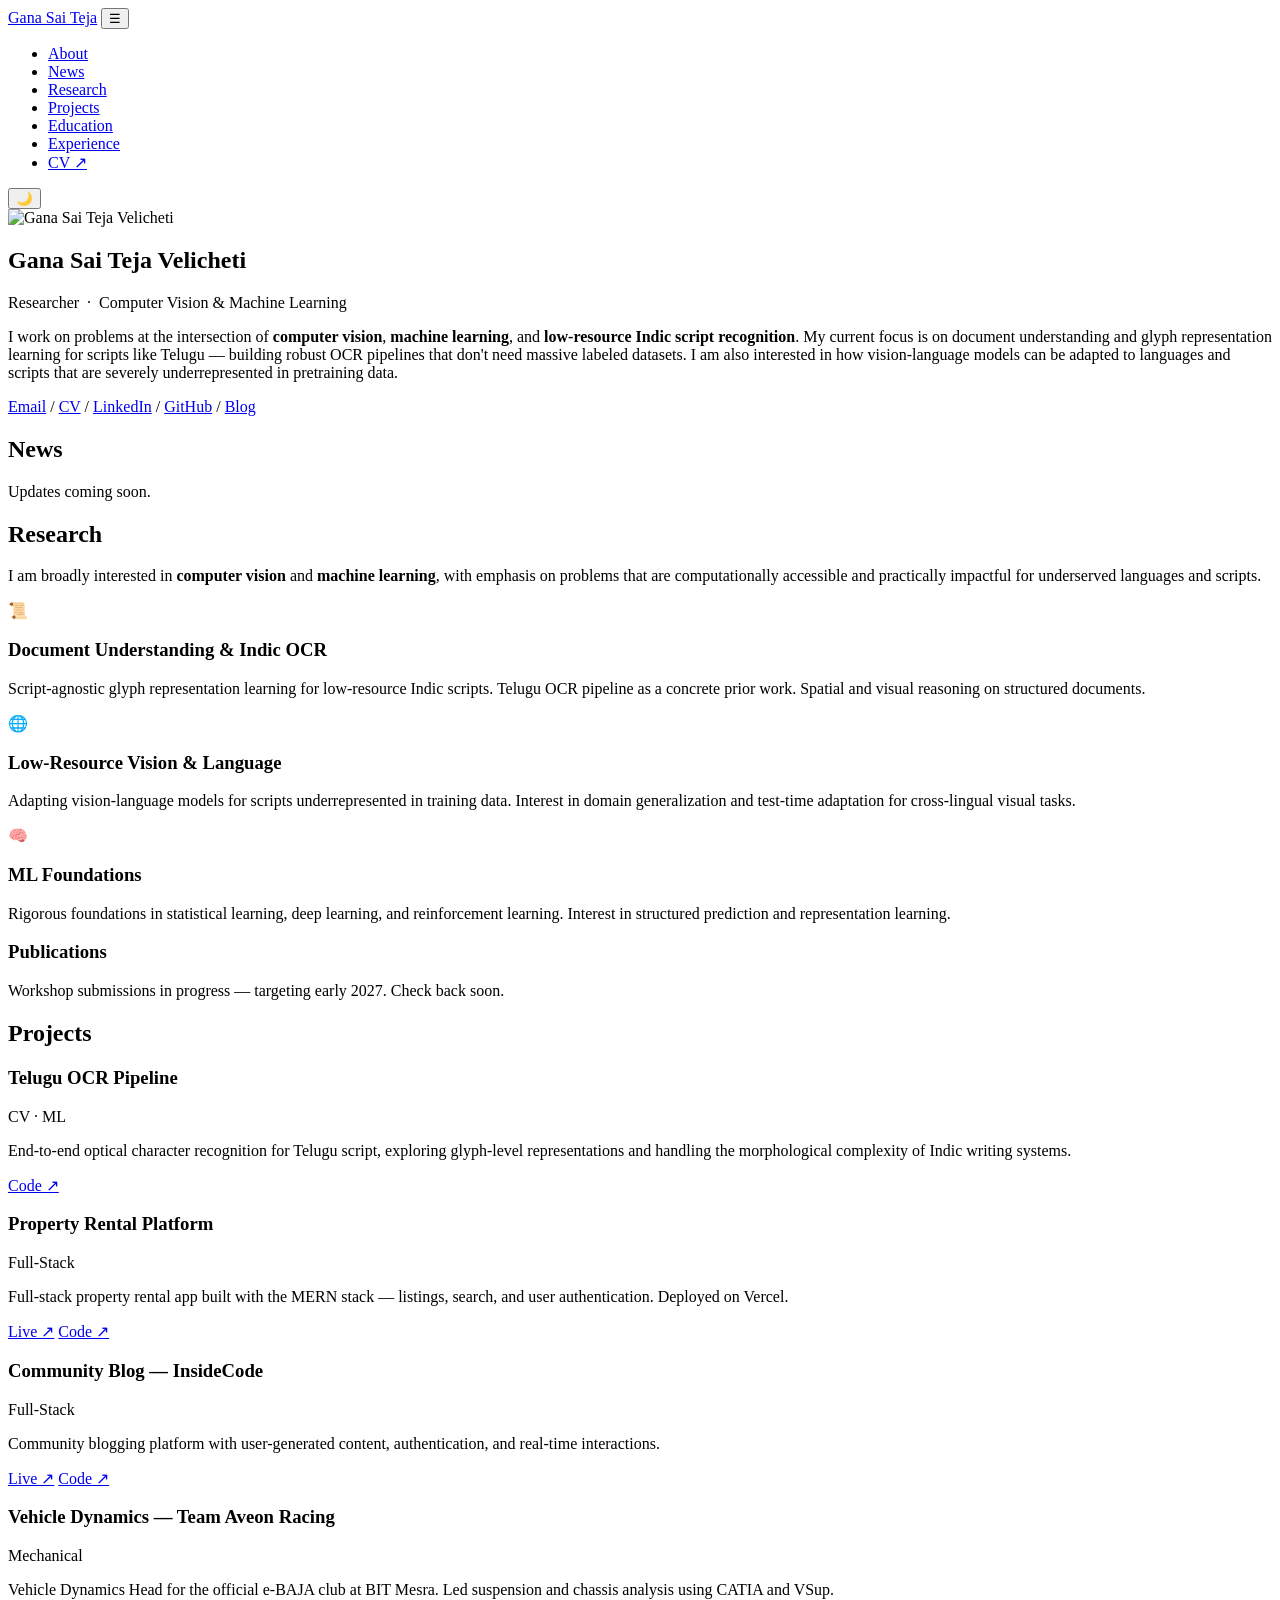
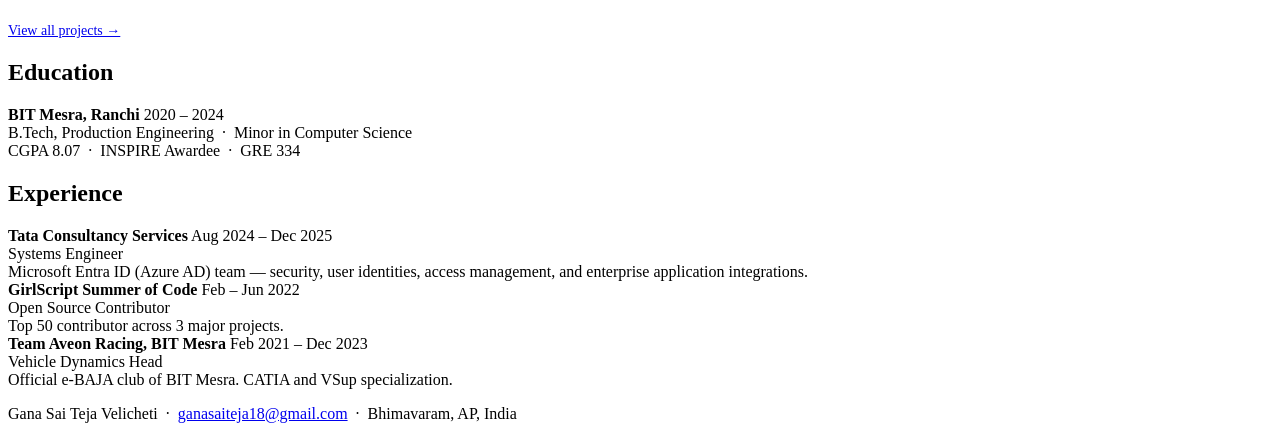
==== index.html @ 100b7c2b "redesign: academic homepage" ====
<!DOCTYPE html>
<html lang="en" data-theme="light">
<head>
  <meta charset="UTF-8">
  <meta name="viewport" content="width=device-width, initial-scale=1.0">
  <meta name="description" content="Gana Sai Teja Velicheti — Researcher in Computer Vision & Machine Learning">
  <meta name="keywords" content="Gana Sai Teja Velicheti, Computer Vision, Machine Learning, Telugu OCR, Indic Script, Research">
  <meta name="author" content="Gana Sai Teja Velicheti">
  <meta name="google-site-verification" content="0h6zbkQC3z0GcHByuV2ESdHVk1vH9aNQn-4Of0wBqTY" />
  <link rel="icon" href="./images/icons8-gadgets-32.png">
  <link rel="preconnect" href="https://fonts.googleapis.com">
  <link rel="preconnect" href="https://fonts.gstatic.com" crossorigin>
  <link href="https://fonts.googleapis.com/css2?family=Inter:wght@300;400;500;600;700&display=swap" rel="stylesheet">
  <script async src="https://www.googletagmanager.com/gtag/js?id=G-106BYCD4HN"></script>
  <script>
    window.dataLayer = window.dataLayer || [];
    function gtag() { dataLayer.push(arguments); }
    gtag('js', new Date());
    gtag('config', 'G-106BYCD4HN');
  </script>
  <link rel="stylesheet" href="styles/academic.css">
  <title>Gana Sai Teja Velicheti</title>
</head>
<body>

  <nav id="navbar">
    <div class="nav-inner">
      <a href="#" class="nav-brand">Gana Sai Teja</a>
      <button class="nav-toggle" onclick="document.getElementById('navLinks').classList.toggle('open')" aria-label="Menu">&#9776;</button>
      <ul class="nav-links" id="navLinks">
        <li><a href="#about">About</a></li>
        <li><a href="#news">News</a></li>
        <li><a href="#research">Research</a></li>
        <li><a href="#projects">Projects</a></li>
        <li><a href="#education">Education</a></li>
        <li><a href="#experience">Experience</a></li>
        <li><a href="https://drive.google.com/file/d/1bsDCIo_e-tgRVwhk1Ahb2YjOj5zMXr1u/view?usp=sharing" target="_blank" class="nav-cv">CV ↗</a></li>
      </ul>
      <button class="theme-toggle" id="themeToggle" aria-label="Toggle dark mode" onclick="toggleTheme()">🌙</button>
    </div>
  </nav>

  <main>

    <!-- ABOUT -->
    <section id="about">
      <div class="about-grid">
        <div class="about-photo">
          <img src="./images/18d7229e-7e0b-4bb1-9522-a5b075d8738c.jfif" alt="Gana Sai Teja Velicheti" />
        </div>
        <div class="about-body">
          <h1>Gana Sai Teja Velicheti</h1>
          <p class="tagline">Researcher &nbsp;·&nbsp; Computer Vision &amp; Machine Learning</p>

          <p>
            I work on problems at the intersection of <strong>computer vision</strong>, <strong>machine learning</strong>, and <strong>low-resource Indic script recognition</strong>. My current focus is on document understanding and glyph representation learning for scripts like Telugu — building robust OCR pipelines that don't need massive labeled datasets. I am also interested in how vision-language models can be adapted to languages and scripts that are severely underrepresented in pretraining data.
          </p>
          <p class="placeholder-note">
            <!-- Achievements paragraph — to be filled -->
          </p>

          <div class="contact-bar">
            <a href="mailto:ganasaiteja18@gmail.com">Email</a>
            <span class="sep">/</span>
            <a href="https://drive.google.com/file/d/1bsDCIo_e-tgRVwhk1Ahb2YjOj5zMXr1u/view?usp=sharing" target="_blank">CV</a>
            <span class="sep">/</span>
            <a href="https://www.linkedin.com/in/gana-sai-teja-velicheti/" target="_blank">LinkedIn</a>
            <span class="sep">/</span>
            <a href="https://github.com/gana-18" target="_blank">GitHub</a>
            <span class="sep">/</span>
            <a href="https://coderscastle.hashnode.dev/" target="_blank">Blog</a>
          </div>
        </div>
      </div>
    </section>

    <!-- NEWS -->
    <section id="news">
      <h2 class="sec-title">News</h2>
      <p class="empty-note">Updates coming soon.</p>
    </section>

    <!-- RESEARCH -->
    <section id="research">
      <h2 class="sec-title">Research</h2>
      <p class="sec-intro">
        I am broadly interested in <strong>computer vision</strong> and <strong>machine learning</strong>, with emphasis on problems that are computationally accessible and practically impactful for underserved languages and scripts.
      </p>

      <div class="research-grid">
        <div class="r-card">
          <div class="r-icon">📜</div>
          <h3>Document Understanding &amp; Indic OCR</h3>
          <p>Script-agnostic glyph representation learning for low-resource Indic scripts. Telugu OCR pipeline as a concrete prior work. Spatial and visual reasoning on structured documents.</p>
        </div>
        <div class="r-card">
          <div class="r-icon">🌐</div>
          <h3>Low-Resource Vision &amp; Language</h3>
          <p>Adapting vision-language models for scripts underrepresented in training data. Interest in domain generalization and test-time adaptation for cross-lingual visual tasks.</p>
        </div>
        <div class="r-card">
          <div class="r-icon">🧠</div>
          <h3>ML Foundations</h3>
          <p>Rigorous foundations in statistical learning, deep learning, and reinforcement learning. Interest in structured prediction and representation learning.</p>
        </div>
      </div>

      <h3 class="sub-title">Publications</h3>
      <p class="empty-note">Workshop submissions in progress — targeting early 2027. Check back soon.</p>
    </section>

    <!-- PROJECTS -->
    <section id="projects">
      <h2 class="sec-title">Projects</h2>
      <div class="proj-list">

        <div class="proj-item">
          <div class="proj-header">
            <h3>Telugu OCR Pipeline</h3>
            <span class="proj-tag">CV · ML</span>
          </div>
          <p>End-to-end optical character recognition for Telugu script, exploring glyph-level representations and handling the morphological complexity of Indic writing systems.</p>
          <div class="proj-links">
            <a href="https://github.com/gana-18" target="_blank">Code ↗</a>
          </div>
        </div>

        <div class="proj-item">
          <div class="proj-header">
            <h3>Property Rental Platform</h3>
            <span class="proj-tag">Full-Stack</span>
          </div>
          <p>Full-stack property rental app built with the MERN stack — listings, search, and user authentication. Deployed on Vercel.</p>
          <div class="proj-links">
            <a href="https://property-rental-kohl.vercel.app/" target="_blank">Live ↗</a>
            <a href="https://github.com/gana-18/property-rental" target="_blank">Code ↗</a>
          </div>
        </div>

        <div class="proj-item">
          <div class="proj-header">
            <h3>Community Blog — InsideCode</h3>
            <span class="proj-tag">Full-Stack</span>
          </div>
          <p>Community blogging platform with user-generated content, authentication, and real-time interactions.</p>
          <div class="proj-links">
            <a href="https://community-blogging.onrender.com/" target="_blank">Live ↗</a>
            <a href="https://github.com/gana-18/community-blogging" target="_blank">Code ↗</a>
          </div>
        </div>

        <div class="proj-item">
          <div class="proj-header">
            <h3>Vehicle Dynamics — Team Aveon Racing</h3>
            <span class="proj-tag">Mechanical</span>
          </div>
          <p>Vehicle Dynamics Head for the official e-BAJA club at BIT Mesra. Led suspension and chassis analysis using CATIA and VSup.</p>
        </div>

      </div>
      <p style="margin-top:24px;font-size:0.875rem;"><a href="projects.html">View all projects →</a></p>
    </section>

    <!-- EDUCATION -->
    <section id="education">
      <h2 class="sec-title">Education</h2>
      <div class="cv-item">
        <div class="cv-left">
          <strong>BIT Mesra, Ranchi</strong>
          <span class="cv-sub">2020 – 2024</span>
        </div>
        <div class="cv-right">
          B.Tech, Production Engineering &nbsp;·&nbsp; Minor in Computer Science<br>
          <span class="muted-note">CGPA 8.07 &nbsp;·&nbsp; INSPIRE Awardee &nbsp;·&nbsp; GRE 334</span>
        </div>
      </div>
    </section>

    <!-- EXPERIENCE -->
    <section id="experience">
      <h2 class="sec-title">Experience</h2>

      <div class="cv-item">
        <div class="cv-left">
          <strong>Tata Consultancy Services</strong>
          <span class="cv-sub">Aug 2024 – Dec 2025</span>
        </div>
        <div class="cv-right">
          Systems Engineer<br>
          <span class="muted-note">Microsoft Entra ID (Azure AD) team — security, user identities, access management, and enterprise application integrations.</span>
        </div>
      </div>

      <div class="cv-item">
        <div class="cv-left">
          <strong>GirlScript Summer of Code</strong>
          <span class="cv-sub">Feb – Jun 2022</span>
        </div>
        <div class="cv-right">
          Open Source Contributor<br>
          <span class="muted-note">Top 50 contributor across 3 major projects.</span>
        </div>
      </div>

      <div class="cv-item">
        <div class="cv-left">
          <strong>Team Aveon Racing, BIT Mesra</strong>
          <span class="cv-sub">Feb 2021 – Dec 2023</span>
        </div>
        <div class="cv-right">
          Vehicle Dynamics Head<br>
          <span class="muted-note">Official e-BAJA club of BIT Mesra. CATIA and VSup specialization.</span>
        </div>
      </div>

    </section>

  </main>

  <footer>
    <p>Gana Sai Teja Velicheti &nbsp;·&nbsp; <a href="mailto:ganasaiteja18@gmail.com">ganasaiteja18@gmail.com</a> &nbsp;·&nbsp; Bhimavaram, AP, India</p>
  </footer>

  <script>
    function toggleTheme() {
      const html = document.documentElement;
      const btn = document.getElementById('themeToggle');
      if (html.getAttribute('data-theme') === 'light') {
        html.setAttribute('data-theme', 'dark');
        btn.textContent = '☀️';
      } else {
        html.setAttribute('data-theme', 'light');
        btn.textContent = '🌙';
      }
    }

    // Active nav on scroll
    const sections = document.querySelectorAll('section[id]');
    const navLinks = document.querySelectorAll('.nav-links a[href^="#"]');
    window.addEventListener('scroll', () => {
      let cur = '';
      sections.forEach(s => { if (window.scrollY >= s.offsetTop - 80) cur = s.id; });
      navLinks.forEach(a => { a.classList.toggle('active', a.getAttribute('href') === '#' + cur); });
    });
  </script>
</body>
</html>
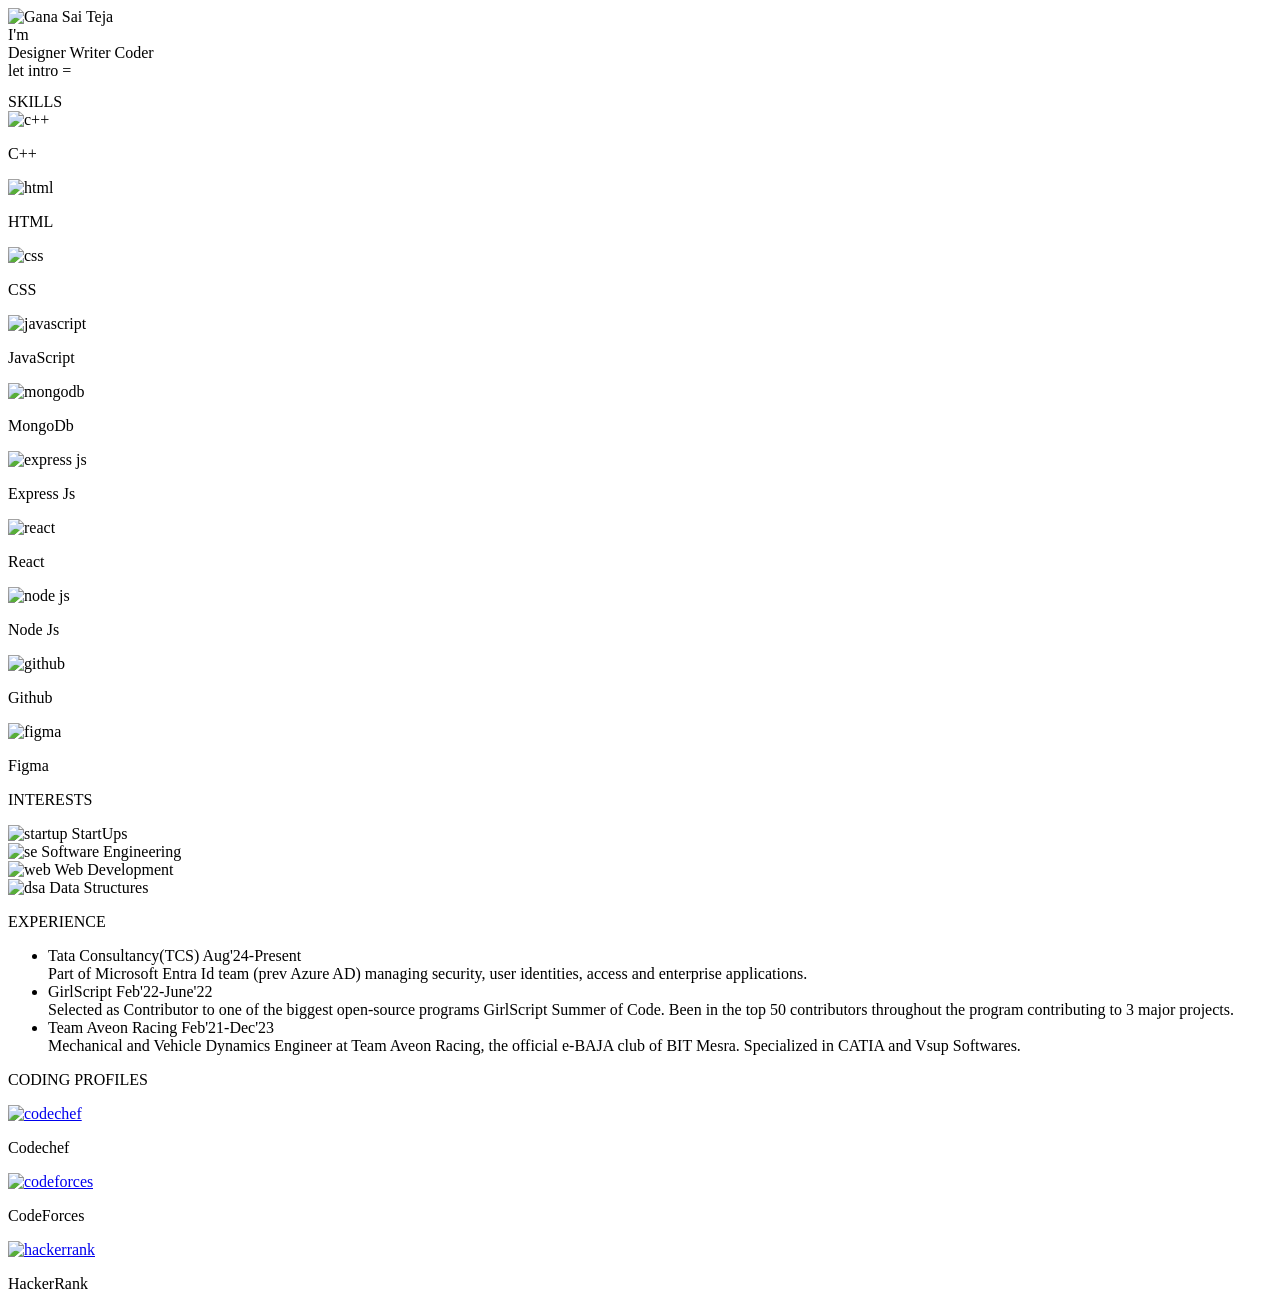
==== commit 459bb48b: "restore v1 at root: index.html" ====
--- a/index.html
+++ b/index.html
@@ -1,247 +1,214 @@
 <!DOCTYPE html>
-<html lang="en" data-theme="light">
+<html lang="en">
+
 <head>
-  <meta charset="UTF-8">
-  <meta name="viewport" content="width=device-width, initial-scale=1.0">
-  <meta name="description" content="Gana Sai Teja Velicheti — Researcher in Computer Vision & Machine Learning">
-  <meta name="keywords" content="Gana Sai Teja Velicheti, Computer Vision, Machine Learning, Telugu OCR, Indic Script, Research">
-  <meta name="author" content="Gana Sai Teja Velicheti">
-  <meta name="google-site-verification" content="0h6zbkQC3z0GcHByuV2ESdHVk1vH9aNQn-4Of0wBqTY" />
-  <link rel="icon" href="./images/icons8-gadgets-32.png">
-  <link rel="preconnect" href="https://fonts.googleapis.com">
-  <link rel="preconnect" href="https://fonts.gstatic.com" crossorigin>
-  <link href="https://fonts.googleapis.com/css2?family=Inter:wght@300;400;500;600;700&display=swap" rel="stylesheet">
-  <script async src="https://www.googletagmanager.com/gtag/js?id=G-106BYCD4HN"></script>
-  <script>
-    window.dataLayer = window.dataLayer || [];
-    function gtag() { dataLayer.push(arguments); }
-    gtag('js', new Date());
-    gtag('config', 'G-106BYCD4HN');
-  </script>
-  <link rel="stylesheet" href="styles/academic.css">
-  <title>Gana Sai Teja Velicheti</title>
+    <meta charset="UTF-8">
+    <meta http-equiv="X-UA-Compatible" content="IE=edge">
+    <meta name="viewport" content="width=device-width, initial-scale=1.0">
+    <meta name="google-site-verification" content="0h6zbkQC3z0GcHByuV2ESdHVk1vH9aNQn-4Of0wBqTY" />
+    <meta name="description" content="A Portofilo website of Gana Sai Teja Velicheti">
+    <meta name="keywords" content="Full-Stack, frontend, Gana Sai Teja Velicheti,coder,BIT,Web-Development,protofilo,profile">
+    <meta name="robots" content="index, follow">
+<meta http-equiv="Content-Type" content="text/html; charset=utf-8">
+<meta name="language" content="English">
+<meta name="revisit-after" content="5 days">
+    <meta name="author" content="Gana Sai Teja Velicheti">
+    <link rel="icon" href="./images/icons8-gadgets-32.png">
+    <link rel="stylesheet" href="https://cdnjs.cloudflare.com/ajax/libs/font-awesome/4.7.0/css/font-awesome.min.css">
+    <link
+      rel="stylesheet"
+      href="https://cdnjs.cloudflare.com/ajax/libs/font-awesome/5.14.0/css/all.min.css"
+    />
+    <link rel="stylesheet" href="styles/main.css">
+    <link rel="stylesheet" href="styles/typing.css">
+    <link rel="stylesheet" href="styles/timeline.css">
+    <link rel="stylesheet" href="styles/widths.css">
+    <!-- Global site tag (gtag.js) - Google Analytics -->
+    <script async src="https://www.googletagmanager.com/gtag/js?id=G-106BYCD4HN"></script>
+    <script src="https://code.jquery.com/jquery-1.11.3.min.js"></script>
+   <script>
+      $(function() {
+         $("#includeHtml").load("nav.html");
+      });
+   </script>
+    <script>
+        window.dataLayer = window.dataLayer || [];
+        function gtag() { dataLayer.push(arguments); }
+        gtag('js', new Date());
+
+        gtag('config', 'G-106BYCD4HN');
+    </script>
+    <title>Gana | | Full-Stack Developer </title>
 </head>
+
 <body>
-
-  <nav id="navbar">
-    <div class="nav-inner">
-      <a href="#" class="nav-brand">Gana Sai Teja</a>
-      <button class="nav-toggle" onclick="document.getElementById('navLinks').classList.toggle('open')" aria-label="Menu">&#9776;</button>
-      <ul class="nav-links" id="navLinks">
-        <li><a href="#about">About</a></li>
-        <li><a href="#news">News</a></li>
-        <li><a href="#research">Research</a></li>
-        <li><a href="#projects">Projects</a></li>
-        <li><a href="#education">Education</a></li>
-        <li><a href="#experience">Experience</a></li>
-        <li><a href="https://drive.google.com/file/d/1bsDCIo_e-tgRVwhk1Ahb2YjOj5zMXr1u/view?usp=sharing" target="_blank" class="nav-cv">CV ↗</a></li>
-      </ul>
-      <button class="theme-toggle" id="themeToggle" aria-label="Toggle dark mode" onclick="toggleTheme()">🌙</button>
+    <div id='hideMe'>
+        <div class="l">
+            <div class="s"></div>
+            <div class="s"></div>
+            <div class="s"></div>
+            <div class="s"></div>
+        </div>
     </div>
-  </nav>
-
-  <main>
-
-    <!-- ABOUT -->
-    <section id="about">
-      <div class="about-grid">
-        <div class="about-photo">
-          <img src="./images/18d7229e-7e0b-4bb1-9522-a5b075d8738c.jfif" alt="Gana Sai Teja Velicheti" />
-        </div>
-        <div class="about-body">
-          <h1>Gana Sai Teja Velicheti</h1>
-          <p class="tagline">Researcher &nbsp;·&nbsp; Computer Vision &amp; Machine Learning</p>
-
-          <p>
-            I work on problems at the intersection of <strong>computer vision</strong>, <strong>machine learning</strong>, and <strong>low-resource Indic script recognition</strong>. My current focus is on document understanding and glyph representation learning for scripts like Telugu — building robust OCR pipelines that don't need massive labeled datasets. I am also interested in how vision-language models can be adapted to languages and scripts that are severely underrepresented in pretraining data.
-          </p>
-          <p class="placeholder-note">
-            <!-- Achievements paragraph — to be filled -->
-          </p>
-
-          <div class="contact-bar">
-            <a href="mailto:ganasaiteja18@gmail.com">Email</a>
-            <span class="sep">/</span>
-            <a href="https://drive.google.com/file/d/1bsDCIo_e-tgRVwhk1Ahb2YjOj5zMXr1u/view?usp=sharing" target="_blank">CV</a>
-            <span class="sep">/</span>
-            <a href="https://www.linkedin.com/in/gana-sai-teja-velicheti/" target="_blank">LinkedIn</a>
-            <span class="sep">/</span>
-            <a href="https://github.com/gana-18" target="_blank">GitHub</a>
-            <span class="sep">/</span>
-            <a href="https://coderscastle.hashnode.dev/" target="_blank">Blog</a>
-          </div>
-        </div>
-      </div>
-    </section>
-
-    <!-- NEWS -->
-    <section id="news">
-      <h2 class="sec-title">News</h2>
-      <p class="empty-note">Updates coming soon.</p>
-    </section>
-
-    <!-- RESEARCH -->
-    <section id="research">
-      <h2 class="sec-title">Research</h2>
-      <p class="sec-intro">
-        I am broadly interested in <strong>computer vision</strong> and <strong>machine learning</strong>, with emphasis on problems that are computationally accessible and practically impactful for underserved languages and scripts.
-      </p>
-
-      <div class="research-grid">
-        <div class="r-card">
-          <div class="r-icon">📜</div>
-          <h3>Document Understanding &amp; Indic OCR</h3>
-          <p>Script-agnostic glyph representation learning for low-resource Indic scripts. Telugu OCR pipeline as a concrete prior work. Spatial and visual reasoning on structured documents.</p>
-        </div>
-        <div class="r-card">
-          <div class="r-icon">🌐</div>
-          <h3>Low-Resource Vision &amp; Language</h3>
-          <p>Adapting vision-language models for scripts underrepresented in training data. Interest in domain generalization and test-time adaptation for cross-lingual visual tasks.</p>
-        </div>
-        <div class="r-card">
-          <div class="r-icon">🧠</div>
-          <h3>ML Foundations</h3>
-          <p>Rigorous foundations in statistical learning, deep learning, and reinforcement learning. Interest in structured prediction and representation learning.</p>
-        </div>
-      </div>
-
-      <h3 class="sub-title">Publications</h3>
-      <p class="empty-note">Workshop submissions in progress — targeting early 2027. Check back soon.</p>
-    </section>
-
-    <!-- PROJECTS -->
-    <section id="projects">
-      <h2 class="sec-title">Projects</h2>
-      <div class="proj-list">
-
-        <div class="proj-item">
-          <div class="proj-header">
-            <h3>Telugu OCR Pipeline</h3>
-            <span class="proj-tag">CV · ML</span>
-          </div>
-          <p>End-to-end optical character recognition for Telugu script, exploring glyph-level representations and handling the morphological complexity of Indic writing systems.</p>
-          <div class="proj-links">
-            <a href="https://github.com/gana-18" target="_blank">Code ↗</a>
-          </div>
-        </div>
-
-        <div class="proj-item">
-          <div class="proj-header">
-            <h3>Property Rental Platform</h3>
-            <span class="proj-tag">Full-Stack</span>
-          </div>
-          <p>Full-stack property rental app built with the MERN stack — listings, search, and user authentication. Deployed on Vercel.</p>
-          <div class="proj-links">
-            <a href="https://property-rental-kohl.vercel.app/" target="_blank">Live ↗</a>
-            <a href="https://github.com/gana-18/property-rental" target="_blank">Code ↗</a>
-          </div>
-        </div>
-
-        <div class="proj-item">
-          <div class="proj-header">
-            <h3>Community Blog — InsideCode</h3>
-            <span class="proj-tag">Full-Stack</span>
-          </div>
-          <p>Community blogging platform with user-generated content, authentication, and real-time interactions.</p>
-          <div class="proj-links">
-            <a href="https://community-blogging.onrender.com/" target="_blank">Live ↗</a>
-            <a href="https://github.com/gana-18/community-blogging" target="_blank">Code ↗</a>
-          </div>
-        </div>
-
-        <div class="proj-item">
-          <div class="proj-header">
-            <h3>Vehicle Dynamics — Team Aveon Racing</h3>
-            <span class="proj-tag">Mechanical</span>
-          </div>
-          <p>Vehicle Dynamics Head for the official e-BAJA club at BIT Mesra. Led suspension and chassis analysis using CATIA and VSup.</p>
-        </div>
-
-      </div>
-      <p style="margin-top:24px;font-size:0.875rem;"><a href="projects.html">View all projects →</a></p>
-    </section>
-
-    <!-- EDUCATION -->
-    <section id="education">
-      <h2 class="sec-title">Education</h2>
-      <div class="cv-item">
-        <div class="cv-left">
-          <strong>BIT Mesra, Ranchi</strong>
-          <span class="cv-sub">2020 – 2024</span>
-        </div>
-        <div class="cv-right">
-          B.Tech, Production Engineering &nbsp;·&nbsp; Minor in Computer Science<br>
-          <span class="muted-note">CGPA 8.07 &nbsp;·&nbsp; INSPIRE Awardee &nbsp;·&nbsp; GRE 334</span>
-        </div>
-      </div>
-    </section>
-
-    <!-- EXPERIENCE -->
-    <section id="experience">
-      <h2 class="sec-title">Experience</h2>
-
-      <div class="cv-item">
-        <div class="cv-left">
-          <strong>Tata Consultancy Services</strong>
-          <span class="cv-sub">Aug 2024 – Dec 2025</span>
-        </div>
-        <div class="cv-right">
-          Systems Engineer<br>
-          <span class="muted-note">Microsoft Entra ID (Azure AD) team — security, user identities, access management, and enterprise application integrations.</span>
-        </div>
-      </div>
-
-      <div class="cv-item">
-        <div class="cv-left">
-          <strong>GirlScript Summer of Code</strong>
-          <span class="cv-sub">Feb – Jun 2022</span>
-        </div>
-        <div class="cv-right">
-          Open Source Contributor<br>
-          <span class="muted-note">Top 50 contributor across 3 major projects.</span>
-        </div>
-      </div>
-
-      <div class="cv-item">
-        <div class="cv-left">
-          <strong>Team Aveon Racing, BIT Mesra</strong>
-          <span class="cv-sub">Feb 2021 – Dec 2023</span>
-        </div>
-        <div class="cv-right">
-          Vehicle Dynamics Head<br>
-          <span class="muted-note">Official e-BAJA club of BIT Mesra. CATIA and VSup specialization.</span>
-        </div>
-      </div>
-
-    </section>
-
-  </main>
-
-  <footer>
-    <p>Gana Sai Teja Velicheti &nbsp;·&nbsp; <a href="mailto:ganasaiteja18@gmail.com">ganasaiteja18@gmail.com</a> &nbsp;·&nbsp; Bhimavaram, AP, India</p>
-  </footer>
-
-  <script>
-    function toggleTheme() {
-      const html = document.documentElement;
-      const btn = document.getElementById('themeToggle');
-      if (html.getAttribute('data-theme') === 'light') {
-        html.setAttribute('data-theme', 'dark');
-        btn.textContent = '☀️';
-      } else {
-        html.setAttribute('data-theme', 'light');
-        btn.textContent = '🌙';
-      }
-    }
-
-    // Active nav on scroll
-    const sections = document.querySelectorAll('section[id]');
-    const navLinks = document.querySelectorAll('.nav-links a[href^="#"]');
-    window.addEventListener('scroll', () => {
-      let cur = '';
-      sections.forEach(s => { if (window.scrollY >= s.offsetTop - 80) cur = s.id; });
-      navLinks.forEach(a => { a.classList.toggle('active', a.getAttribute('href') === '#' + cur); });
-    });
-  </script>
+    <div class="main" id="showMe">
+
+        <div id="includeHtml"></div>    <!--NAVBAR element-->
+
+        <div class="about" id="about">
+            <div class="img1">
+                <img class="img11" src="./images/18d7229e-7e0b-4bb1-9522-a5b075d8738c.jfif" alt="Gana Sai Teja">
+            </div>
+        </div>
+        
+        <div class="type">
+            <div class="text-box">
+                <div class="fixed-text">I'm</div>
+                <div class="animate-text">
+                    <div>
+                        <span>Designer</span>
+                        <span>Writer</span>
+                        <span>Coder</span>
+                    </div>
+                </div>
+            </div>
+        </div>
+        <div style="background-image:url(./images/1647925111_bit-mesra3.png);" class="edu">
+            <div class="myedu">
+                <span>let intro =</span><pre class="sub"></pre>
+            </div>
+            <!--<div class="clg">
+                <img src="./images/1647925111_bit-mesra3.png" alt="college bit mesra" height="500px" width="100%">
+            </div>-->
+        </div>
+        <div class="mys" id="skills">SKILLS</div>
+        <div class="skills" >
+            <div class="sk">
+                <img src="./images/icons8-c++-96.png" alt="c++">
+                <p>C++</p>
+            </div>
+            <div class="sk">
+                <img src="./images/icons8-html-5-96.png" alt="html">
+                <p>HTML</p>
+            </div>
+            <div class="sk">
+                <img src="./images/icons8-css3-96.png" alt="css">
+                <p>CSS</p>
+            </div>
+            <div class="sk">
+                <img src="./images/icons8-javascript-96.png" alt="javascript">
+                <p>JavaScript</p>
+            </div>
+            <div class="sk">
+                <img src="./images/icons8-mongodb-96.png" alt="mongodb">
+                <p>MongoDb</p>
+            </div>
+            <div class="sk">
+                <img src="./images/icons8-express-js-96.png" alt="express js">
+                <p>Express Js</p>
+            </div>
+            <div class="sk">
+                <img src="./images/icons8-react-native-96.png" alt="react">
+                <p>React</p>
+            </div>
+            <div class="sk">
+                <img src="./images/icons8-node-js-96.png" alt="node js">
+                <p>Node Js</p>
+            </div>
+            <div class="sk">
+                <img src="./images/icons8-github-96.png" alt="github">
+                <p>Github</p>
+            </div>
+            <div class="sk">
+                <img src="./images/icons8-figma-96.png" alt="figma">
+                <p>Figma</p>
+            </div>
+        </div>
+
+        <p class="mys">INTERESTS</p>
+        <div class="interests">
+            <div class="int">
+                <div class="ag-courses-item_bg"></div>
+                <img src="./images/icons8-adaptation-96.png" alt="startup">
+                <span>StartUps</span>
+            </div>
+            <div class="int">
+                <img src="./images/icons8-source-code-96.png" alt="se">
+                <span>Software Engineering</span>
+            </div>
+            <div class="int">
+                <img src="./images/icons8-website-96.png" alt="web">
+                <span>Web Development</span>
+            </div>
+            <div class="int">
+                <img src="./images/icons8-coding-96.png" alt="dsa">
+                <span>Data Structures</span>
+            </div>
+        </div>
+        <p class="mys" id="Experience">EXPERIENCE</p>
+        <div class="exp" >
+            <div data-aos="fade-up">
+                <ul class="timeline">
+                    <li>
+                        <div class="direction-r">
+                            <div class="flag-wrapper">
+                                <span class="hexa"></span>
+                                <span class="flag">Tata Consultancy(TCS)</span>
+                                <span class="time-wrapper"><span class="time">Aug'24-Present</span></span>
+                            </div>
+                            <div class="desc">Part of Microsoft Entra Id team (prev Azure AD) managing security, user identities, access and enterprise applications.</div>
+                        </div>
+                    </li>
+                    <li>
+
+                        <div class="direction-l">
+                            <div class="flag-wrapper">
+                                <span class="hexa"></span>
+                                <span class="flag">GirlScript</span>
+                                <span class="time-wrapper"><span class="time">Feb'22-June'22</span></span>
+                            </div>
+                            <div class="desc">Selected as Contributor to one of the biggest open-source programs
+                                GirlScript Summer of Code. Been in the top 50 contributors throughout the program
+                                contributing to 3 major projects.</div>
+                        </div>
+                    </li>
+
+                    <li>
+                        <div class="direction-r">
+                            <div class="flag-wrapper">
+                                <span class="hexa"></span>
+                                <span class="flag">Team Aveon Racing</span>
+                                <span class="time-wrapper"><span class="time">Feb'21-Dec'23</span></span>
+                            </div>
+                            <div class="desc">Mechanical and Vehicle Dynamics Engineer at Team Aveon Racing, the
+                                official e-BAJA club of BIT Mesra. Specialized in CATIA and Vsup Softwares. </div>
+                        </div>
+                    </li>
+                </ul>
+            </div>
+        </div>
+        <p class="mys">CODING PROFILES</p>
+        <div class="coding" id="coding">
+            <div class="code">
+                <a href="https://www.codechef.com/users/gana_18" target="_blank"><img
+                        src="./images/icons8-codechef-96.png" alt="codechef"></a>
+                <p>Codechef</p>
+            </div>
+            <div class="code">
+                <a href="https://codeforces.com/profile/cskfan_18" target="_blank"><img
+                        src="./images/icons8-codeforces.-programming-competitions-and-contests,-programming-community.-96.png"
+                        alt="codeforces"></a>
+                <p>CodeForces</p>
+            </div>
+            <div class="code">
+                <a href="https://www.hackerrank.com/gana_18?hr_r=1" target="_blank"><img
+                        src="./images/icons8-hackerrank-is-a-technology-company-that-focuses-on-competitive-programming-96.png"
+                        alt="hackerrank"></a>
+                <p>HackerRank</p>
+            </div>
+        </div>
+    </div>
+    <script src="index.js"></script>
+    <script src="details.js"></script>
 </body>
-</html>
+
+</html>
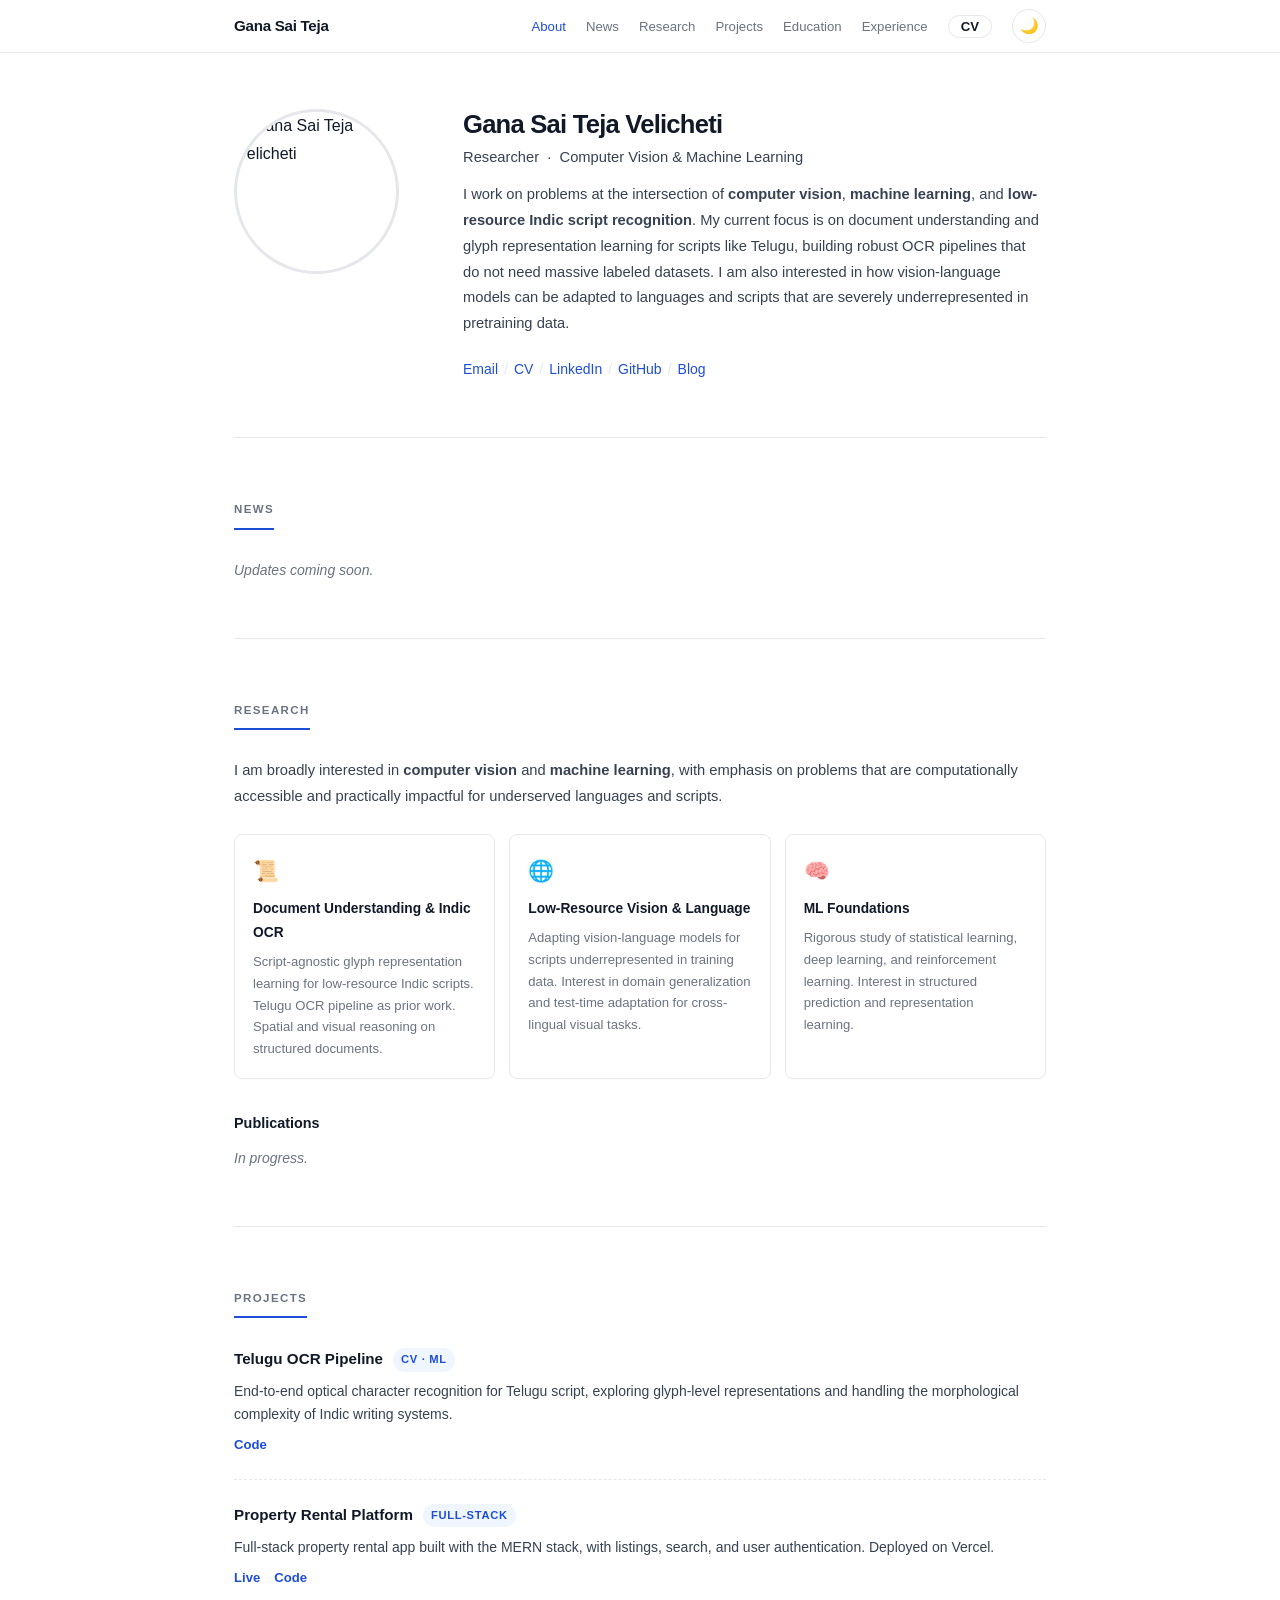
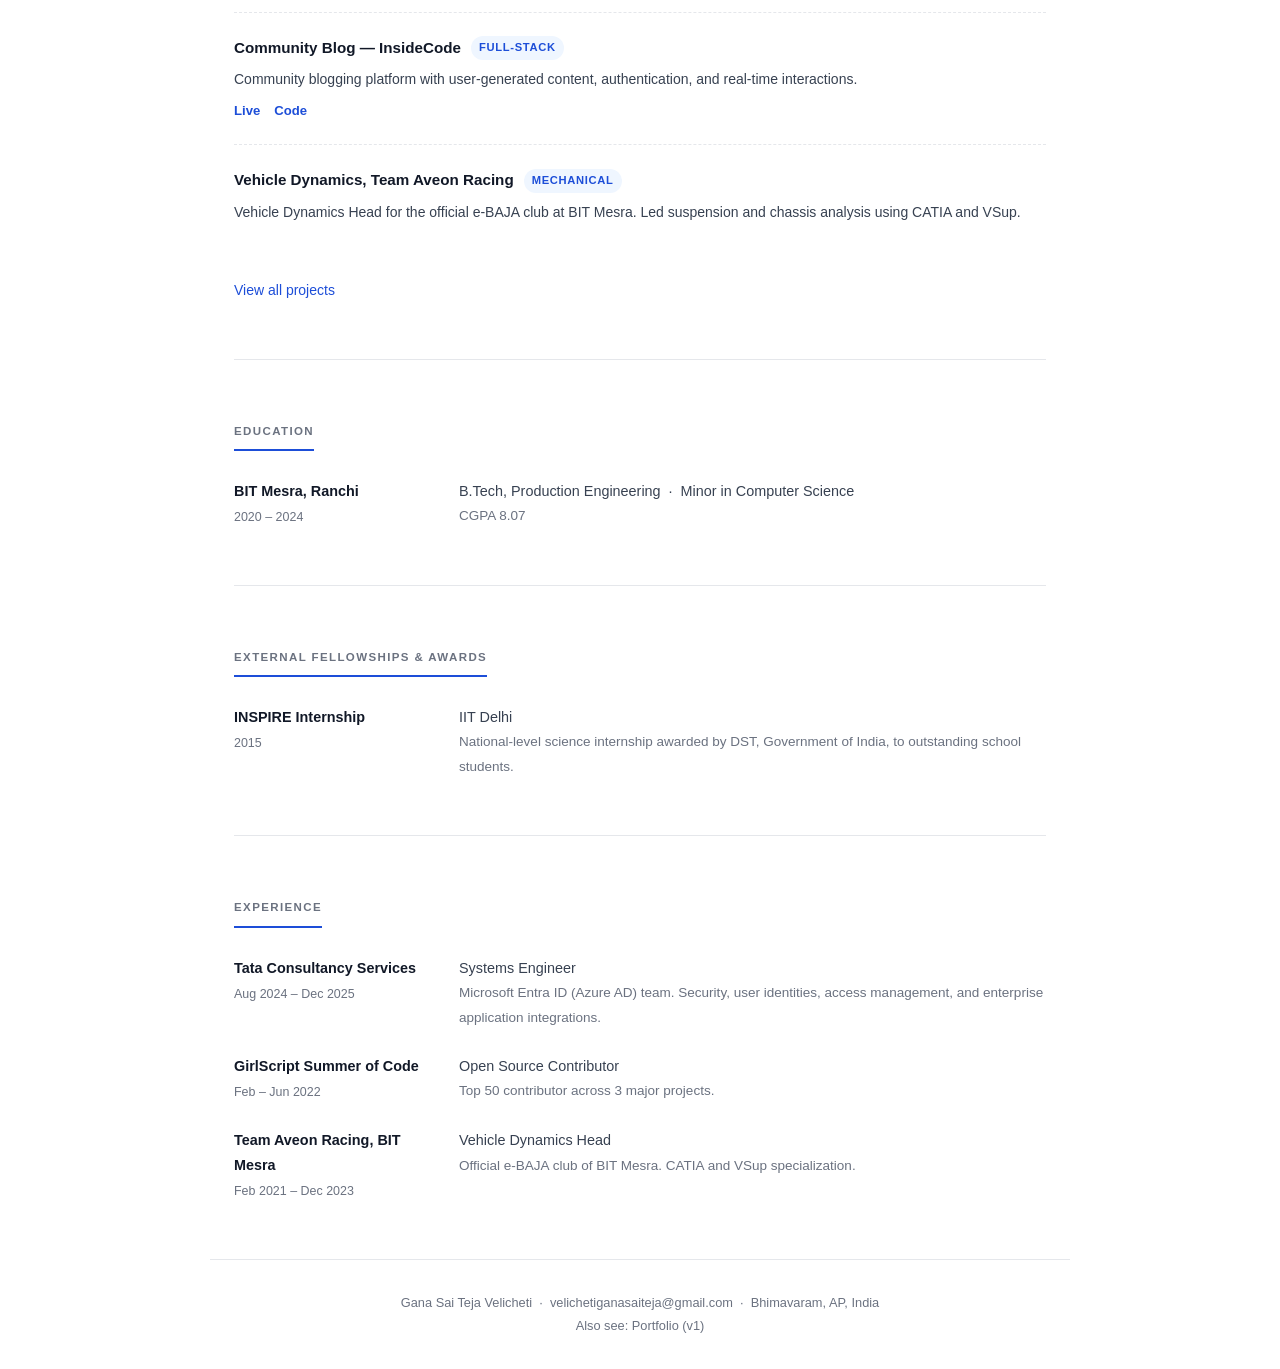
==== commit db1b267c: "swap: academic site now at root" ====
--- a/index.html
+++ b/index.html
@@ -1,214 +1,236 @@
 <!DOCTYPE html>
-<html lang="en">
-
+<html lang="en" data-theme="light">
 <head>
-    <meta charset="UTF-8">
-    <meta http-equiv="X-UA-Compatible" content="IE=edge">
-    <meta name="viewport" content="width=device-width, initial-scale=1.0">
-    <meta name="google-site-verification" content="0h6zbkQC3z0GcHByuV2ESdHVk1vH9aNQn-4Of0wBqTY" />
-    <meta name="description" content="A Portofilo website of Gana Sai Teja Velicheti">
-    <meta name="keywords" content="Full-Stack, frontend, Gana Sai Teja Velicheti,coder,BIT,Web-Development,protofilo,profile">
-    <meta name="robots" content="index, follow">
-<meta http-equiv="Content-Type" content="text/html; charset=utf-8">
-<meta name="language" content="English">
-<meta name="revisit-after" content="5 days">
-    <meta name="author" content="Gana Sai Teja Velicheti">
-    <link rel="icon" href="./images/icons8-gadgets-32.png">
-    <link rel="stylesheet" href="https://cdnjs.cloudflare.com/ajax/libs/font-awesome/4.7.0/css/font-awesome.min.css">
-    <link
-      rel="stylesheet"
-      href="https://cdnjs.cloudflare.com/ajax/libs/font-awesome/5.14.0/css/all.min.css"
-    />
-    <link rel="stylesheet" href="styles/main.css">
-    <link rel="stylesheet" href="styles/typing.css">
-    <link rel="stylesheet" href="styles/timeline.css">
-    <link rel="stylesheet" href="styles/widths.css">
-    <!-- Global site tag (gtag.js) - Google Analytics -->
-    <script async src="https://www.googletagmanager.com/gtag/js?id=G-106BYCD4HN"></script>
-    <script src="https://code.jquery.com/jquery-1.11.3.min.js"></script>
-   <script>
-      $(function() {
-         $("#includeHtml").load("nav.html");
-      });
-   </script>
-    <script>
-        window.dataLayer = window.dataLayer || [];
-        function gtag() { dataLayer.push(arguments); }
-        gtag('js', new Date());
-
-        gtag('config', 'G-106BYCD4HN');
-    </script>
-    <title>Gana | | Full-Stack Developer </title>
+  <meta charset="UTF-8">
+  <meta name="viewport" content="width=device-width, initial-scale=1.0">
+  <meta name="description" content="Gana Sai Teja Velicheti, Researcher in Computer Vision and Machine Learning">
+  <meta name="google-site-verification" content="0h6zbkQC3z0GcHByuV2ESdHVk1vH9aNQn-4Of0wBqTY" />
+  <link rel="icon" href="images/icons8-gadgets-32.png">
+  <link rel="preconnect" href="https://fonts.googleapis.com">
+  <link rel="preconnect" href="https://fonts.gstatic.com" crossorigin>
+  <link href="https://fonts.googleapis.com/css2?family=Inter:wght@300;400;500;600;700&display=swap" rel="stylesheet">
+  <script async src="https://www.googletagmanager.com/gtag/js?id=G-106BYCD4HN"></script>
+  <script>
+    window.dataLayer = window.dataLayer || [];
+    function gtag(){dataLayer.push(arguments);}
+    gtag('js', new Date()); gtag('config', 'G-106BYCD4HN');
+  </script>
+  <link rel="stylesheet" href="styles/academic.css">
+  <title>Gana Sai Teja Velicheti</title>
 </head>
-
 <body>
-    <div id='hideMe'>
-        <div class="l">
-            <div class="s"></div>
-            <div class="s"></div>
-            <div class="s"></div>
-            <div class="s"></div>
-        </div>
+
+  <nav id="navbar">
+    <div class="nav-inner">
+      <a href="#" class="nav-brand">Gana Sai Teja</a>
+      <button class="nav-toggle" onclick="document.getElementById('navLinks').classList.toggle('open')" aria-label="Menu">&#9776;</button>
+      <ul class="nav-links" id="navLinks">
+        <li><a href="#about">About</a></li>
+        <li><a href="#news">News</a></li>
+        <li><a href="#research">Research</a></li>
+        <li><a href="#projects">Projects</a></li>
+        <li><a href="#education">Education</a></li>
+        <li><a href="#experience">Experience</a></li>
+        <li><a href="https://drive.google.com/file/d/1bsDCIo_e-tgRVwhk1Ahb2YjOj5zMXr1u/view?usp=sharing" target="_blank" class="nav-cv">CV</a></li>
+      </ul>
+      <button class="theme-toggle" id="themeToggle" aria-label="Toggle dark mode" onclick="toggleTheme()">&#x1F319;</button>
     </div>
-    <div class="main" id="showMe">
-
-        <div id="includeHtml"></div>    <!--NAVBAR element-->
-
-        <div class="about" id="about">
-            <div class="img1">
-                <img class="img11" src="./images/18d7229e-7e0b-4bb1-9522-a5b075d8738c.jfif" alt="Gana Sai Teja">
-            </div>
-        </div>
-        
-        <div class="type">
-            <div class="text-box">
-                <div class="fixed-text">I'm</div>
-                <div class="animate-text">
-                    <div>
-                        <span>Designer</span>
-                        <span>Writer</span>
-                        <span>Coder</span>
-                    </div>
-                </div>
-            </div>
-        </div>
-        <div style="background-image:url(./images/1647925111_bit-mesra3.png);" class="edu">
-            <div class="myedu">
-                <span>let intro =</span><pre class="sub"></pre>
-            </div>
-            <!--<div class="clg">
-                <img src="./images/1647925111_bit-mesra3.png" alt="college bit mesra" height="500px" width="100%">
-            </div>-->
-        </div>
-        <div class="mys" id="skills">SKILLS</div>
-        <div class="skills" >
-            <div class="sk">
-                <img src="./images/icons8-c++-96.png" alt="c++">
-                <p>C++</p>
-            </div>
-            <div class="sk">
-                <img src="./images/icons8-html-5-96.png" alt="html">
-                <p>HTML</p>
-            </div>
-            <div class="sk">
-                <img src="./images/icons8-css3-96.png" alt="css">
-                <p>CSS</p>
-            </div>
-            <div class="sk">
-                <img src="./images/icons8-javascript-96.png" alt="javascript">
-                <p>JavaScript</p>
-            </div>
-            <div class="sk">
-                <img src="./images/icons8-mongodb-96.png" alt="mongodb">
-                <p>MongoDb</p>
-            </div>
-            <div class="sk">
-                <img src="./images/icons8-express-js-96.png" alt="express js">
-                <p>Express Js</p>
-            </div>
-            <div class="sk">
-                <img src="./images/icons8-react-native-96.png" alt="react">
-                <p>React</p>
-            </div>
-            <div class="sk">
-                <img src="./images/icons8-node-js-96.png" alt="node js">
-                <p>Node Js</p>
-            </div>
-            <div class="sk">
-                <img src="./images/icons8-github-96.png" alt="github">
-                <p>Github</p>
-            </div>
-            <div class="sk">
-                <img src="./images/icons8-figma-96.png" alt="figma">
-                <p>Figma</p>
-            </div>
-        </div>
-
-        <p class="mys">INTERESTS</p>
-        <div class="interests">
-            <div class="int">
-                <div class="ag-courses-item_bg"></div>
-                <img src="./images/icons8-adaptation-96.png" alt="startup">
-                <span>StartUps</span>
-            </div>
-            <div class="int">
-                <img src="./images/icons8-source-code-96.png" alt="se">
-                <span>Software Engineering</span>
-            </div>
-            <div class="int">
-                <img src="./images/icons8-website-96.png" alt="web">
-                <span>Web Development</span>
-            </div>
-            <div class="int">
-                <img src="./images/icons8-coding-96.png" alt="dsa">
-                <span>Data Structures</span>
-            </div>
-        </div>
-        <p class="mys" id="Experience">EXPERIENCE</p>
-        <div class="exp" >
-            <div data-aos="fade-up">
-                <ul class="timeline">
-                    <li>
-                        <div class="direction-r">
-                            <div class="flag-wrapper">
-                                <span class="hexa"></span>
-                                <span class="flag">Tata Consultancy(TCS)</span>
-                                <span class="time-wrapper"><span class="time">Aug'24-Present</span></span>
-                            </div>
-                            <div class="desc">Part of Microsoft Entra Id team (prev Azure AD) managing security, user identities, access and enterprise applications.</div>
-                        </div>
-                    </li>
-                    <li>
-
-                        <div class="direction-l">
-                            <div class="flag-wrapper">
-                                <span class="hexa"></span>
-                                <span class="flag">GirlScript</span>
-                                <span class="time-wrapper"><span class="time">Feb'22-June'22</span></span>
-                            </div>
-                            <div class="desc">Selected as Contributor to one of the biggest open-source programs
-                                GirlScript Summer of Code. Been in the top 50 contributors throughout the program
-                                contributing to 3 major projects.</div>
-                        </div>
-                    </li>
-
-                    <li>
-                        <div class="direction-r">
-                            <div class="flag-wrapper">
-                                <span class="hexa"></span>
-                                <span class="flag">Team Aveon Racing</span>
-                                <span class="time-wrapper"><span class="time">Feb'21-Dec'23</span></span>
-                            </div>
-                            <div class="desc">Mechanical and Vehicle Dynamics Engineer at Team Aveon Racing, the
-                                official e-BAJA club of BIT Mesra. Specialized in CATIA and Vsup Softwares. </div>
-                        </div>
-                    </li>
-                </ul>
-            </div>
-        </div>
-        <p class="mys">CODING PROFILES</p>
-        <div class="coding" id="coding">
-            <div class="code">
-                <a href="https://www.codechef.com/users/gana_18" target="_blank"><img
-                        src="./images/icons8-codechef-96.png" alt="codechef"></a>
-                <p>Codechef</p>
-            </div>
-            <div class="code">
-                <a href="https://codeforces.com/profile/cskfan_18" target="_blank"><img
-                        src="./images/icons8-codeforces.-programming-competitions-and-contests,-programming-community.-96.png"
-                        alt="codeforces"></a>
-                <p>CodeForces</p>
-            </div>
-            <div class="code">
-                <a href="https://www.hackerrank.com/gana_18?hr_r=1" target="_blank"><img
-                        src="./images/icons8-hackerrank-is-a-technology-company-that-focuses-on-competitive-programming-96.png"
-                        alt="hackerrank"></a>
-                <p>HackerRank</p>
-            </div>
-        </div>
-    </div>
-    <script src="index.js"></script>
-    <script src="details.js"></script>
+  </nav>
+
+  <main>
+
+    <section id="about">
+      <div class="about-grid">
+        <div class="about-photo">
+          <img src="images/18d7229e-7e0b-4bb1-9522-a5b075d8738c.jfif" alt="Gana Sai Teja Velicheti" />
+        </div>
+        <div class="about-body">
+          <h1>Gana Sai Teja Velicheti</h1>
+          <p class="tagline">Researcher &nbsp;·&nbsp; Computer Vision &amp; Machine Learning</p>
+          <p>
+            I work on problems at the intersection of <strong>computer vision</strong>, <strong>machine learning</strong>, and <strong>low-resource Indic script recognition</strong>. My current focus is on document understanding and glyph representation learning for scripts like Telugu, building robust OCR pipelines that do not need massive labeled datasets. I am also interested in how vision-language models can be adapted to languages and scripts that are severely underrepresented in pretraining data.
+          </p>
+          <p>
+            <!-- Achievements / background paragraph: fill this in -->
+          </p>
+          <div class="contact-bar">
+            <a href="mailto:velichetiganasaiteja@gmail.com">Email</a>
+            <span class="sep">/</span>
+            <a href="https://drive.google.com/file/d/1bsDCIo_e-tgRVwhk1Ahb2YjOj5zMXr1u/view?usp=sharing" target="_blank">CV</a>
+            <span class="sep">/</span>
+            <a href="https://www.linkedin.com/in/gana-sai-teja-velicheti/" target="_blank">LinkedIn</a>
+            <span class="sep">/</span>
+            <a href="https://github.com/gana-18" target="_blank">GitHub</a>
+            <span class="sep">/</span>
+            <a href="https://coderscastle.hashnode.dev/" target="_blank">Blog</a>
+          </div>
+        </div>
+      </div>
+    </section>
+
+    <section id="news">
+      <h2 class="sec-title">News</h2>
+      <p class="empty-note">Updates coming soon.</p>
+    </section>
+
+    <section id="research">
+      <h2 class="sec-title">Research</h2>
+      <p class="sec-intro">
+        I am broadly interested in <strong>computer vision</strong> and <strong>machine learning</strong>, with emphasis on problems that are computationally accessible and practically impactful for underserved languages and scripts.
+      </p>
+      <div class="research-grid">
+        <div class="r-card">
+          <div class="r-icon">&#x1F4DC;</div>
+          <h3>Document Understanding &amp; Indic OCR</h3>
+          <p>Script-agnostic glyph representation learning for low-resource Indic scripts. Telugu OCR pipeline as prior work. Spatial and visual reasoning on structured documents.</p>
+        </div>
+        <div class="r-card">
+          <div class="r-icon">&#x1F310;</div>
+          <h3>Low-Resource Vision &amp; Language</h3>
+          <p>Adapting vision-language models for scripts underrepresented in training data. Interest in domain generalization and test-time adaptation for cross-lingual visual tasks.</p>
+        </div>
+        <div class="r-card">
+          <div class="r-icon">&#x1F9E0;</div>
+          <h3>ML Foundations</h3>
+          <p>Rigorous study of statistical learning, deep learning, and reinforcement learning. Interest in structured prediction and representation learning.</p>
+        </div>
+      </div>
+      <h3 class="sub-title">Publications</h3>
+      <p class="empty-note">In progress.</p>
+    </section>
+
+    <section id="projects">
+      <h2 class="sec-title">Projects</h2>
+      <div class="proj-list">
+        <div class="proj-item">
+          <div class="proj-header">
+            <h3>Telugu OCR Pipeline</h3>
+            <span class="proj-tag">CV · ML</span>
+          </div>
+          <p>End-to-end optical character recognition for Telugu script, exploring glyph-level representations and handling the morphological complexity of Indic writing systems.</p>
+          <div class="proj-links"><a href="https://github.com/gana-18" target="_blank">Code</a></div>
+        </div>
+        <div class="proj-item">
+          <div class="proj-header">
+            <h3>Property Rental Platform</h3>
+            <span class="proj-tag">Full-Stack</span>
+          </div>
+          <p>Full-stack property rental app built with the MERN stack, with listings, search, and user authentication. Deployed on Vercel.</p>
+          <div class="proj-links">
+            <a href="https://property-rental-kohl.vercel.app/" target="_blank">Live</a>
+            <a href="https://github.com/gana-18/property-rental" target="_blank">Code</a>
+          </div>
+        </div>
+        <div class="proj-item">
+          <div class="proj-header">
+            <h3>Community Blog — InsideCode</h3>
+            <span class="proj-tag">Full-Stack</span>
+          </div>
+          <p>Community blogging platform with user-generated content, authentication, and real-time interactions.</p>
+          <div class="proj-links">
+            <a href="https://community-blogging.onrender.com/" target="_blank">Live</a>
+            <a href="https://github.com/gana-18/community-blogging" target="_blank">Code</a>
+          </div>
+        </div>
+        <div class="proj-item">
+          <div class="proj-header">
+            <h3>Vehicle Dynamics, Team Aveon Racing</h3>
+            <span class="proj-tag">Mechanical</span>
+          </div>
+          <p>Vehicle Dynamics Head for the official e-BAJA club at BIT Mesra. Led suspension and chassis analysis using CATIA and VSup.</p>
+        </div>
+      </div>
+      <p style="margin-top:24px;font-size:0.875rem;"><a href="projects.html">View all projects</a></p>
+    </section>
+
+    <section id="education">
+      <h2 class="sec-title">Education</h2>
+      <div class="cv-item">
+        <div class="cv-left">
+          <strong>BIT Mesra, Ranchi</strong>
+          <span class="cv-sub">2020 – 2024</span>
+        </div>
+        <div class="cv-right">
+          B.Tech, Production Engineering &nbsp;·&nbsp; Minor in Computer Science<br>
+          <span class="muted-note">CGPA 8.07</span>
+        </div>
+      </div>
+    </section>
+
+    <section id="fellowships">
+      <h2 class="sec-title">External Fellowships &amp; Awards</h2>
+      <div class="cv-item">
+        <div class="cv-left">
+          <strong>INSPIRE Internship</strong>
+          <span class="cv-sub">2015</span>
+        </div>
+        <div class="cv-right">
+          IIT Delhi<br>
+          <span class="muted-note">National-level science internship awarded by DST, Government of India, to outstanding school students.</span>
+        </div>
+      </div>
+    </section>
+
+    <section id="experience">
+      <h2 class="sec-title">Experience</h2>
+      <div class="cv-item">
+        <div class="cv-left">
+          <strong>Tata Consultancy Services</strong>
+          <span class="cv-sub">Aug 2024 – Dec 2025</span>
+        </div>
+        <div class="cv-right">
+          Systems Engineer<br>
+          <span class="muted-note">Microsoft Entra ID (Azure AD) team. Security, user identities, access management, and enterprise application integrations.</span>
+        </div>
+      </div>
+      <div class="cv-item">
+        <div class="cv-left">
+          <strong>GirlScript Summer of Code</strong>
+          <span class="cv-sub">Feb – Jun 2022</span>
+        </div>
+        <div class="cv-right">
+          Open Source Contributor<br>
+          <span class="muted-note">Top 50 contributor across 3 major projects.</span>
+        </div>
+      </div>
+      <div class="cv-item">
+        <div class="cv-left">
+          <strong>Team Aveon Racing, BIT Mesra</strong>
+          <span class="cv-sub">Feb 2021 – Dec 2023</span>
+        </div>
+        <div class="cv-right">
+          Vehicle Dynamics Head<br>
+          <span class="muted-note">Official e-BAJA club of BIT Mesra. CATIA and VSup specialization.</span>
+        </div>
+      </div>
+    </section>
+
+  </main>
+
+  <footer>
+    <p>Gana Sai Teja Velicheti &nbsp;·&nbsp; <a href="mailto:velichetiganasaiteja@gmail.com">velichetiganasaiteja@gmail.com</a> &nbsp;·&nbsp; Bhimavaram, AP, India</p>
+    <p class="footer-note">Also see: <a href="v1/index.html">Portfolio (v1)</a></p>
+  </footer>
+
+  <script>
+    function toggleTheme() {
+      const html = document.documentElement;
+      const btn = document.getElementById('themeToggle');
+      if (html.getAttribute('data-theme') === 'light') {
+        html.setAttribute('data-theme', 'dark');
+        btn.textContent = '☀️';
+      } else {
+        html.setAttribute('data-theme', 'light');
+        btn.textContent = '🌙';
+      }
+    }
+    const sections = document.querySelectorAll('section[id]');
+    const navLinks = document.querySelectorAll('.nav-links a[href^="#"]');
+    window.addEventListener('scroll', () => {
+      let cur = '';
+      sections.forEach(s => { if (window.scrollY >= s.offsetTop - 80) cur = s.id; });
+      navLinks.forEach(a => { a.classList.toggle('active', a.getAttribute('href') === '#' + cur); });
+    });
+  </script>
 </body>
-
-</html>+</html>
--- a/styles/academic.css
+++ b/styles/academic.css
@@ -0,0 +1,334 @@
+/* ============================================================
+   academic.css — Gana Sai Teja Velicheti
+   ============================================================ */
+
+/* --- Themes --- */
+:root {
+  --bg:          #ffffff;
+  --bg-alt:      #f9fafb;
+  --text:        #111827;
+  --text-2:      #374151;
+  --muted:       #6b7280;
+  --border:      #e5e7eb;
+  --accent:      #1d4ed8;
+  --accent-bg:   #eff6ff;
+  --max:         860px;
+  --radius:      8px;
+}
+
+[data-theme="dark"] {
+  --bg:          #0f1117;
+  --bg-alt:      #161b27;
+  --text:        #f3f4f6;
+  --text-2:      #d1d5db;
+  --muted:       #6b7280;
+  --border:      #1f2937;
+  --accent:      #60a5fa;
+  --accent-bg:   #1e3a5f;
+}
+
+/* --- Reset --- */
+*, *::before, *::after { box-sizing: border-box; margin: 0; padding: 0; }
+html { scroll-behavior: smooth; }
+
+body {
+  font-family: 'Inter', -apple-system, BlinkMacSystemFont, sans-serif;
+  font-size: 16px;
+  line-height: 1.75;
+  color: var(--text);
+  background: var(--bg);
+  transition: background 0.2s, color 0.2s;
+  -webkit-font-smoothing: antialiased;
+}
+
+a { color: var(--accent); text-decoration: none; }
+a:hover { text-decoration: underline; }
+strong { font-weight: 600; }
+
+/* --- NAV --- */
+#navbar {
+  position: sticky;
+  top: 0;
+  z-index: 100;
+  background: var(--bg);
+  border-bottom: 1px solid var(--border);
+  transition: background 0.2s, border-color 0.2s;
+}
+
+.nav-inner {
+  max-width: var(--max);
+  margin: 0 auto;
+  padding: 0 24px;
+  height: 52px;
+  display: flex;
+  align-items: center;
+  gap: 8px;
+}
+
+.nav-brand {
+  font-size: 0.95rem;
+  font-weight: 700;
+  color: var(--text);
+  letter-spacing: -0.02em;
+  white-space: nowrap;
+  margin-right: 8px;
+}
+.nav-brand:hover { color: var(--accent); text-decoration: none; }
+
+.nav-links {
+  display: flex;
+  list-style: none;
+  gap: 20px;
+  margin-left: auto;
+  align-items: center;
+}
+
+.nav-links a {
+  font-size: 0.825rem;
+  font-weight: 500;
+  color: var(--muted);
+  transition: color 0.15s;
+}
+.nav-links a:hover,
+.nav-links a.active { color: var(--accent); text-decoration: none; }
+
+.nav-cv {
+  border: 1px solid var(--border);
+  padding: 3px 12px;
+  border-radius: 99px;
+  color: var(--text) !important;
+  font-weight: 600 !important;
+}
+.nav-cv:hover { border-color: var(--accent); color: var(--accent) !important; background: var(--accent-bg); }
+
+.theme-toggle {
+  background: none;
+  border: 1px solid var(--border);
+  border-radius: 99px;
+  width: 34px;
+  height: 34px;
+  font-size: 15px;
+  cursor: pointer;
+  display: flex;
+  align-items: center;
+  justify-content: center;
+  margin-left: 12px;
+  transition: border-color 0.15s;
+  flex-shrink: 0;
+}
+.theme-toggle:hover { border-color: var(--accent); }
+
+.nav-toggle {
+  display: none;
+  background: none;
+  border: none;
+  font-size: 1.1rem;
+  cursor: pointer;
+  color: var(--text);
+  margin-left: auto;
+}
+
+/* --- MAIN --- */
+main {
+  max-width: var(--max);
+  margin: 0 auto;
+  padding: 0 24px;
+}
+
+section {
+  padding: 56px 0;
+  border-bottom: 1px solid var(--border);
+}
+section:last-of-type { border-bottom: none; }
+
+/* --- TITLES --- */
+.sec-title {
+  font-size: 0.72rem;
+  font-weight: 700;
+  text-transform: uppercase;
+  letter-spacing: 0.12em;
+  color: var(--muted);
+  margin-bottom: 28px;
+  padding-bottom: 8px;
+  border-bottom: 2px solid var(--accent);
+  display: inline-block;
+}
+
+.sub-title {
+  font-size: 0.9rem;
+  font-weight: 600;
+  margin: 32px 0 10px;
+  color: var(--text);
+}
+
+/* --- ABOUT --- */
+.about-grid {
+  display: grid;
+  grid-template-columns: 185px 1fr;
+  gap: 44px;
+  align-items: start;
+}
+
+.about-photo img {
+  width: 165px;
+  height: 165px;
+  border-radius: 50%;
+  object-fit: cover;
+  object-position: center top;
+  border: 3px solid var(--border);
+  display: block;
+}
+
+.about-body h1 {
+  font-size: 1.6rem;
+  font-weight: 700;
+  letter-spacing: -0.03em;
+  line-height: 1.2;
+  margin-bottom: 5px;
+}
+
+.tagline {
+  font-size: 0.875rem;
+  color: var(--muted);
+  font-weight: 500;
+  margin-bottom: 18px;
+}
+
+.about-body p {
+  font-size: 0.92rem;
+  color: var(--text-2);
+  margin-bottom: 12px;
+}
+
+.contact-bar {
+  margin-top: 20px;
+  font-size: 0.875rem;
+  display: flex;
+  flex-wrap: wrap;
+  align-items: center;
+  gap: 6px;
+  color: var(--muted);
+}
+.contact-bar a { font-weight: 500; }
+.sep { color: var(--border); }
+
+/* --- NEWS --- */
+.empty-note {
+  font-size: 0.875rem;
+  color: var(--muted);
+  font-style: italic;
+}
+
+/* --- RESEARCH --- */
+.sec-intro {
+  font-size: 0.92rem;
+  color: var(--text-2);
+  margin-bottom: 24px;
+}
+
+.research-grid {
+  display: grid;
+  grid-template-columns: repeat(auto-fit, minmax(230px, 1fr));
+  gap: 14px;
+}
+
+.r-card {
+  border: 1px solid var(--border);
+  border-radius: var(--radius);
+  padding: 18px;
+  background: var(--bg);
+  transition: border-color 0.2s, box-shadow 0.2s;
+}
+.r-card:hover { border-color: var(--accent); box-shadow: 0 2px 12px rgba(29,78,216,0.07); }
+
+[data-theme="dark"] .r-card:hover { box-shadow: 0 2px 12px rgba(96,165,250,0.1); }
+
+.r-icon { font-size: 1.3rem; margin-bottom: 8px; }
+.r-card h3 { font-size: 0.86rem; font-weight: 600; margin-bottom: 6px; color: var(--text); }
+.r-card p { font-size: 0.82rem; color: var(--muted); line-height: 1.65; }
+
+/* --- PROJECTS --- */
+.proj-list { display: flex; flex-direction: column; }
+
+.proj-item {
+  padding: 22px 0;
+  border-bottom: 1px dashed var(--border);
+}
+.proj-item:first-child { padding-top: 0; }
+.proj-item:last-child { border-bottom: none; }
+
+.proj-header { display: flex; align-items: center; gap: 10px; margin-bottom: 7px; }
+.proj-header h3 { font-size: 0.95rem; font-weight: 600; color: var(--text); }
+
+.proj-tag {
+  font-size: 0.7rem;
+  font-weight: 700;
+  text-transform: uppercase;
+  letter-spacing: 0.06em;
+  color: var(--accent);
+  background: var(--accent-bg);
+  padding: 2px 8px;
+  border-radius: 99px;
+  white-space: nowrap;
+}
+
+.proj-item p { font-size: 0.875rem; color: var(--text-2); margin-bottom: 8px; line-height: 1.65; }
+
+.proj-links { display: flex; gap: 14px; }
+.proj-links a { font-size: 0.82rem; font-weight: 600; }
+
+/* --- EDUCATION & EXPERIENCE --- */
+.cv-item {
+  display: grid;
+  grid-template-columns: 205px 1fr;
+  gap: 20px;
+  margin-bottom: 24px;
+  font-size: 0.9rem;
+}
+.cv-item:last-child { margin-bottom: 0; }
+
+.cv-left { display: flex; flex-direction: column; gap: 3px; }
+.cv-left strong { font-size: 0.9rem; font-weight: 600; color: var(--text); }
+.cv-sub { font-size: 0.78rem; color: var(--muted); }
+.cv-right { color: var(--text-2); line-height: 1.7; }
+.muted-note { font-size: 0.845rem; color: var(--muted); }
+
+/* --- FOOTER --- */
+footer {
+  max-width: var(--max);
+  margin: 0 auto;
+  padding: 32px 24px;
+  text-align: center;
+  font-size: 0.8rem;
+  color: var(--muted);
+  border-top: 1px solid var(--border);
+}
+footer a { color: var(--muted); }
+footer a:hover { color: var(--accent); }
+
+/* --- RESPONSIVE --- */
+@media (max-width: 620px) {
+  .about-grid { grid-template-columns: 1fr; gap: 18px; text-align: center; }
+  .about-photo img { width: 120px; height: 120px; margin: 0 auto; }
+  .contact-bar { justify-content: center; }
+  .cv-item { grid-template-columns: 1fr; gap: 4px; }
+  .cv-left { flex-direction: row; align-items: center; gap: 8px; flex-wrap: wrap; }
+
+  .nav-links {
+    display: none;
+    flex-direction: column;
+    position: absolute;
+    top: 52px; left: 0; right: 0;
+    background: var(--bg);
+    border-bottom: 1px solid var(--border);
+    padding: 16px 24px;
+    gap: 14px;
+    box-shadow: 0 6px 20px rgba(0,0,0,0.06);
+  }
+  .nav-links.open { display: flex; }
+  .nav-links li { width: 100%; }
+  .nav-links a { font-size: 0.95rem; }
+  .nav-toggle { display: block; }
+  .nav-inner { position: relative; }
+  .theme-toggle { margin-left: 8px; }
+}
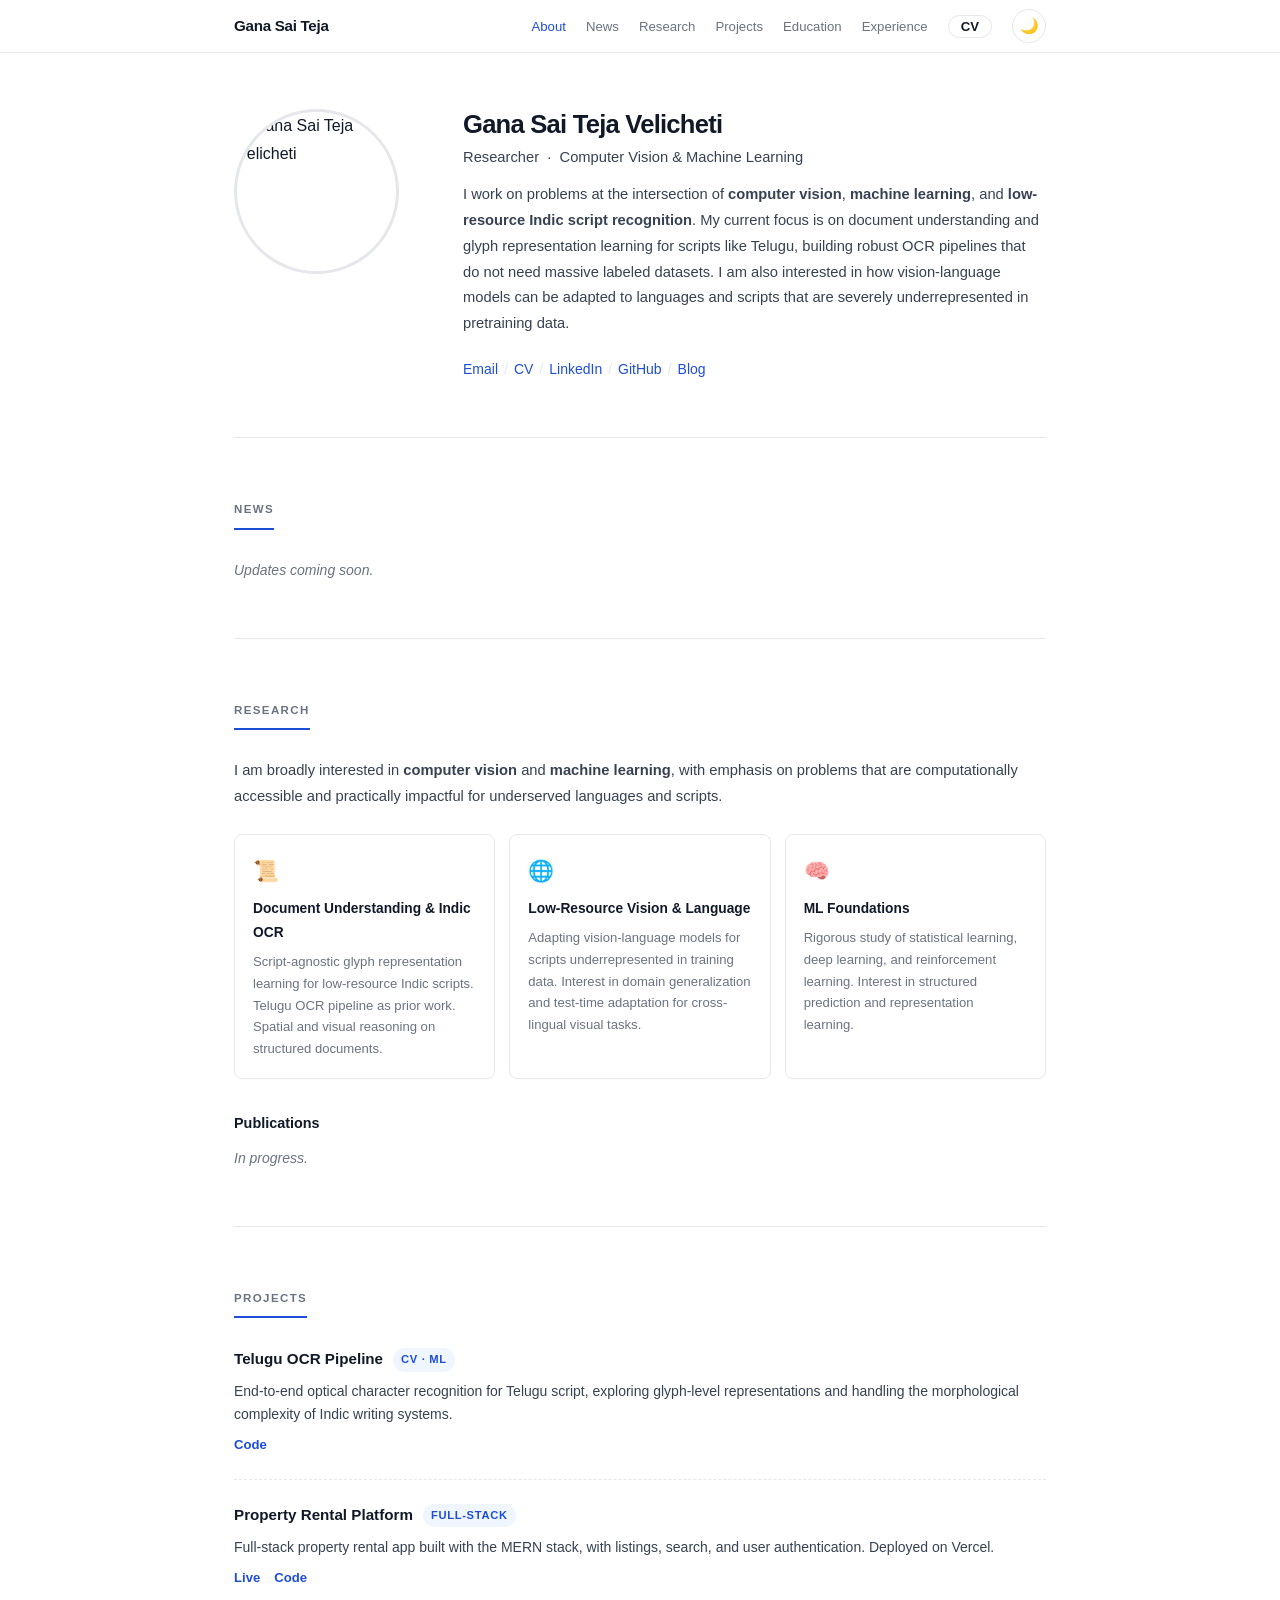
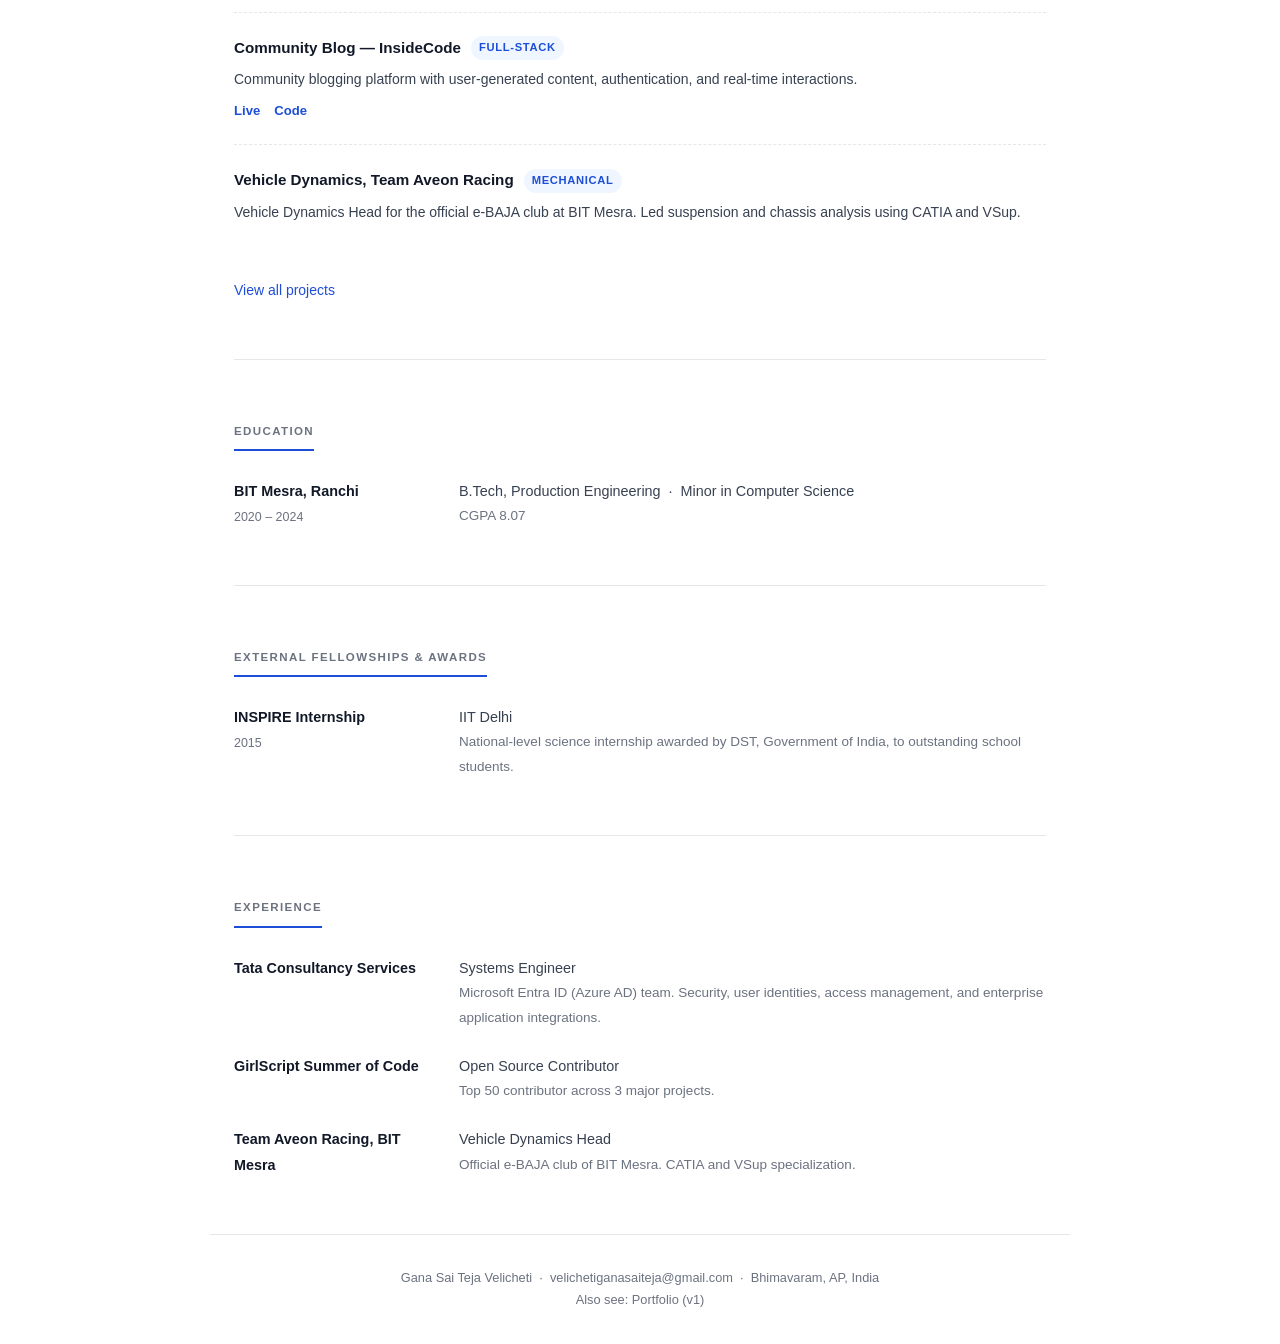
==== commit 87c108fc: "fix: comment out experience dates in new site" ====
--- a/index.html
+++ b/index.html
@@ -176,7 +176,7 @@
       <div class="cv-item">
         <div class="cv-left">
           <strong>Tata Consultancy Services</strong>
-          <span class="cv-sub">Aug 2024 – Dec 2025</span>
+          <!-- <span class="cv-sub">Aug 2024 – Dec 2025</span> -->
         </div>
         <div class="cv-right">
           Systems Engineer<br>
@@ -186,7 +186,7 @@
       <div class="cv-item">
         <div class="cv-left">
           <strong>GirlScript Summer of Code</strong>
-          <span class="cv-sub">Feb – Jun 2022</span>
+          <!-- <span class="cv-sub">Feb – Jun 2022</span> -->
         </div>
         <div class="cv-right">
           Open Source Contributor<br>
@@ -196,7 +196,7 @@
       <div class="cv-item">
         <div class="cv-left">
           <strong>Team Aveon Racing, BIT Mesra</strong>
-          <span class="cv-sub">Feb 2021 – Dec 2023</span>
+          <!-- <span class="cv-sub">Feb 2021 – Dec 2023</span> -->
         </div>
         <div class="cv-right">
           Vehicle Dynamics Head<br>
